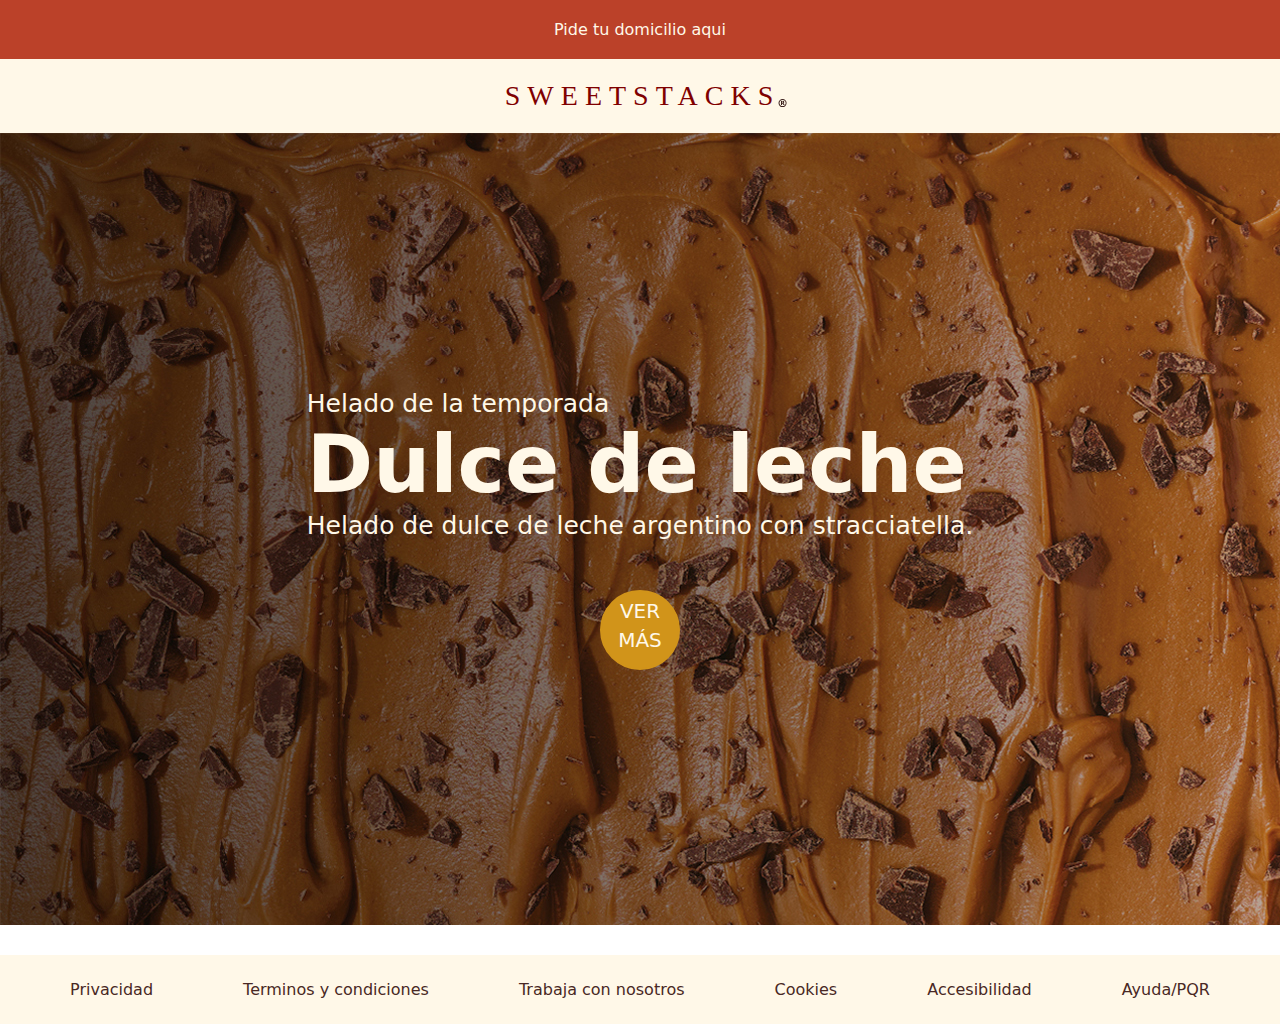
==== index.html @ 046de965 "first commit" ====
<!DOCTYPE html>
<html lang="en">
  <head>
    <meta charset="UTF-8" />
    <meta name="viewport" content="width=device-width, initial-scale=1.0" />
    <link rel="stylesheet" href="/styles/header_footer.css" />
    <link rel="stylesheet" href="/styles/style.css" />
    <title>Document</title>
  </head>
  <body>
    <header>
      <div class="header-domicilio">
        <a class="text-domicilios" href="">Pide tu domicilio aqui</a>
      </div>
      <div class="page-header">
        <a href=""><img src="assets/logo.svg" alt="logo_SweetStacks" /></a>
      </div>
    </header>

    <main>
      <div class="receta">
        <div>
          <span>Helado de la temporada</span>
          <h2>Dulce de leche</h2>
          <span>Helado de dulce de leche argentino con stracciatella.</span>
        </div>
        <div class="boton-receta">
          <span>
            <a href="">VER MÁS</a>
          </span>
        </div>
      </div>
    </main>

    <footer>
      <nav class="footer">
        <ul>
          <li><a href="#">Privacidad</a></li>
          <li><a href="#">Terminos y condiciones</a></li>
          <li><a href="#">Trabaja con nosotros</a></li>
          <li><a href="#">Cookies</a></li>
          <li><a href="#">Accesibilidad</a></li>
          <li><a href="#">Ayuda/PQR</a></li>
        </ul>
      </nav>
    </footer>
  </body>
</html>
---- styles/header_footer.css ----
html {
  box-sizing: border-box;
}

::after,
*::before {
  box-sizing: inherit;
}

* {
  padding: 0;
  margin: 0;
  font-family: system-ui, -apple-system, BlinkMacSystemFont, "Segoe UI", Roboto,
    Oxygen, Ubuntu, Cantarell, "Open Sans", "Helvetica Neue", sans-serif;
}

.page-header {
  background-color: #fff8e8;
  display: flex;
  justify-content: center;
  padding-top: 20px;
  padding-bottom: 20px;
}

.header-domicilio {
  background-color: #bb4129;
  display: flex;
  justify-content: center;
  padding-top: 20px;
  padding-bottom: 20px;
  text-decoration: none;
}

.text-domicilios,
.text-domicilios:visited,
.text-domicilios:hover,
.text-domicilios:focus {
  text-decoration: none;
  color: #fff8e8;
}

.footer {
  margin-top: 30px;
  padding: 25px;
  background-color: #fff8e8;
  align-items: center;
}

.footer ul {
  display: flex;
  justify-content: space-around;
}

.footer ul li,
.footer ul li a {
  display: inline;
  list-style: none;
  text-decoration: none;
  color: #492824;
}

.footer ul li a {
  border: 2px solid transparent;
  padding: 10px;
}

.footer ul li a:hover {
  border: 2px solid #492824;
}
---- styles/style.css ----
.receta {
  background-image: url(/assets/DulceDeLeche.jpg);
  width: 100%;
  height: 88vh;
  display: flex;
  justify-content: center;
  align-items: center;
  flex-direction: column;
}

.receta h2 {
  font-size: 80px;
  color: #fff8e8;
}

.receta h2:hover {
  text-decoration: underline;
}

.receta span {
  color: #fff8e8;
  font-size: 25px;
}

.boton-receta {
  margin-top: 50px;
  height: 70px;
  width: 70px;
  border-radius: 100%;
  background-color: #d1941a;
  padding: 3px;
  border: 2px solid #d1941a;
  display: table;
  text-align: center;
}

.boton-receta:hover {
  background-color: #bb4129;
  border: 2px solid #bb4129;
}

.boton-receta span a {
  font-size: 20px;
  font-weight: 400;
}

a,
a:visited,
a:hover,
a:focus {
  text-decoration: none;
  color: #fff8e8;
}
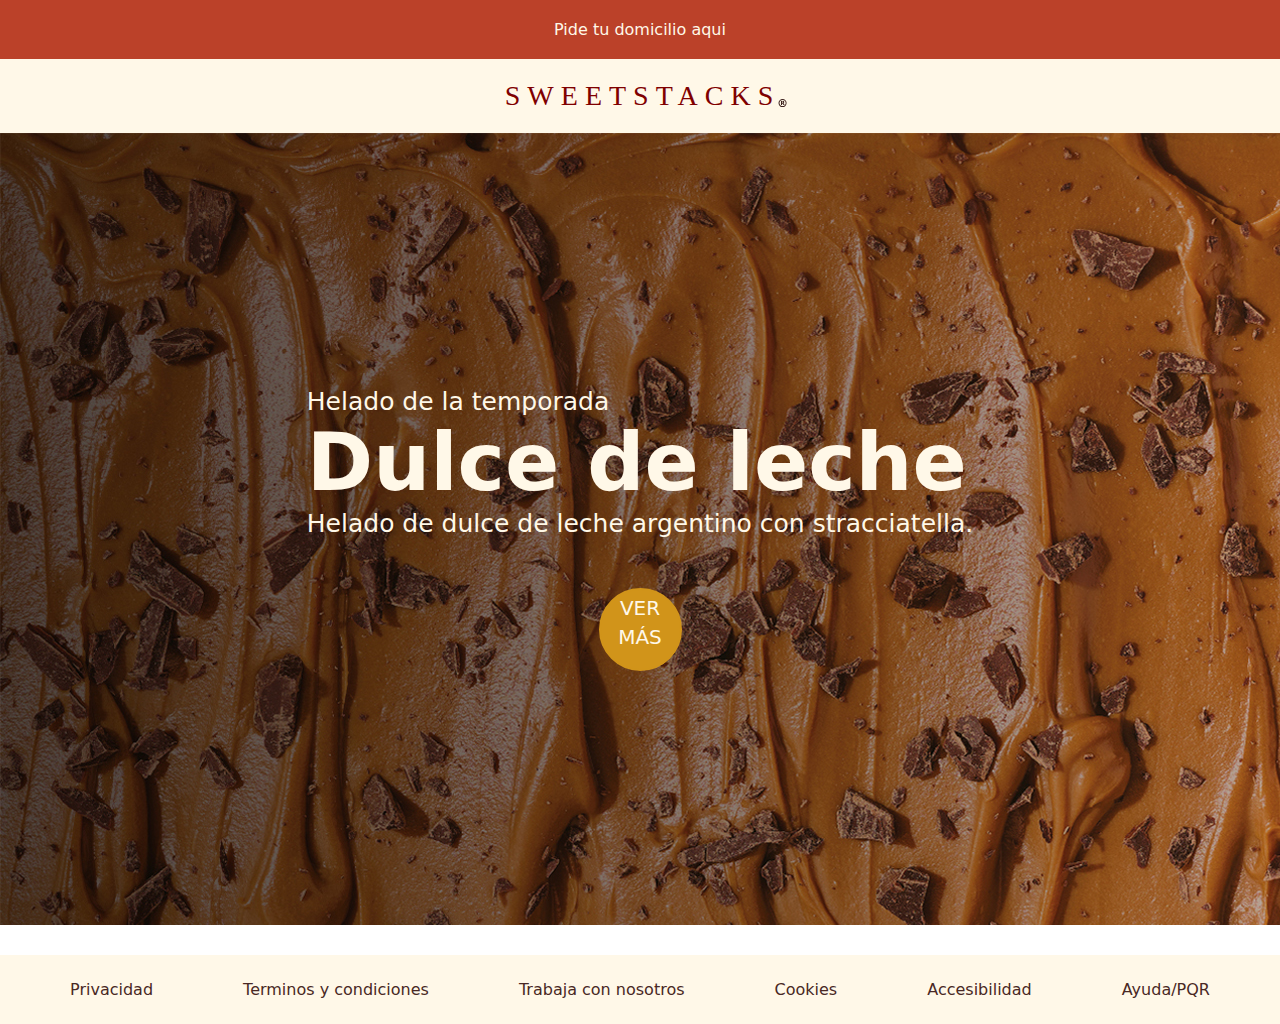
==== commit 0c459630: "redireccion del index a dulce de leche" ====
--- a/index.html
+++ b/index.html
@@ -13,7 +13,9 @@
         <a class="text-domicilios" href="">Pide tu domicilio aqui</a>
       </div>
       <div class="page-header">
-        <a href=""><img src="assets/logo.svg" alt="logo_SweetStacks" /></a>
+        <a href="index.html"
+          ><img src="assets/logo.svg" alt="logo_SweetStacks"
+        /></a>
       </div>
     </header>
 
@@ -26,7 +28,7 @@
         </div>
         <div class="boton-receta">
           <span>
-            <a href="">VER MÁS</a>
+            <a href="/documents/DulceDeLeche.html">VER MÁS</a>
           </span>
         </div>
       </div>
--- a/styles/style.css
+++ b/styles/style.css
@@ -24,11 +24,11 @@
 
 .boton-receta {
   margin-top: 50px;
-  height: 70px;
-  width: 70px;
+  height: 75px;
+  width: 75px;
   border-radius: 100%;
   background-color: #d1941a;
-  padding: 3px;
+  padding: 2px;
   border: 2px solid #d1941a;
   display: table;
   text-align: center;
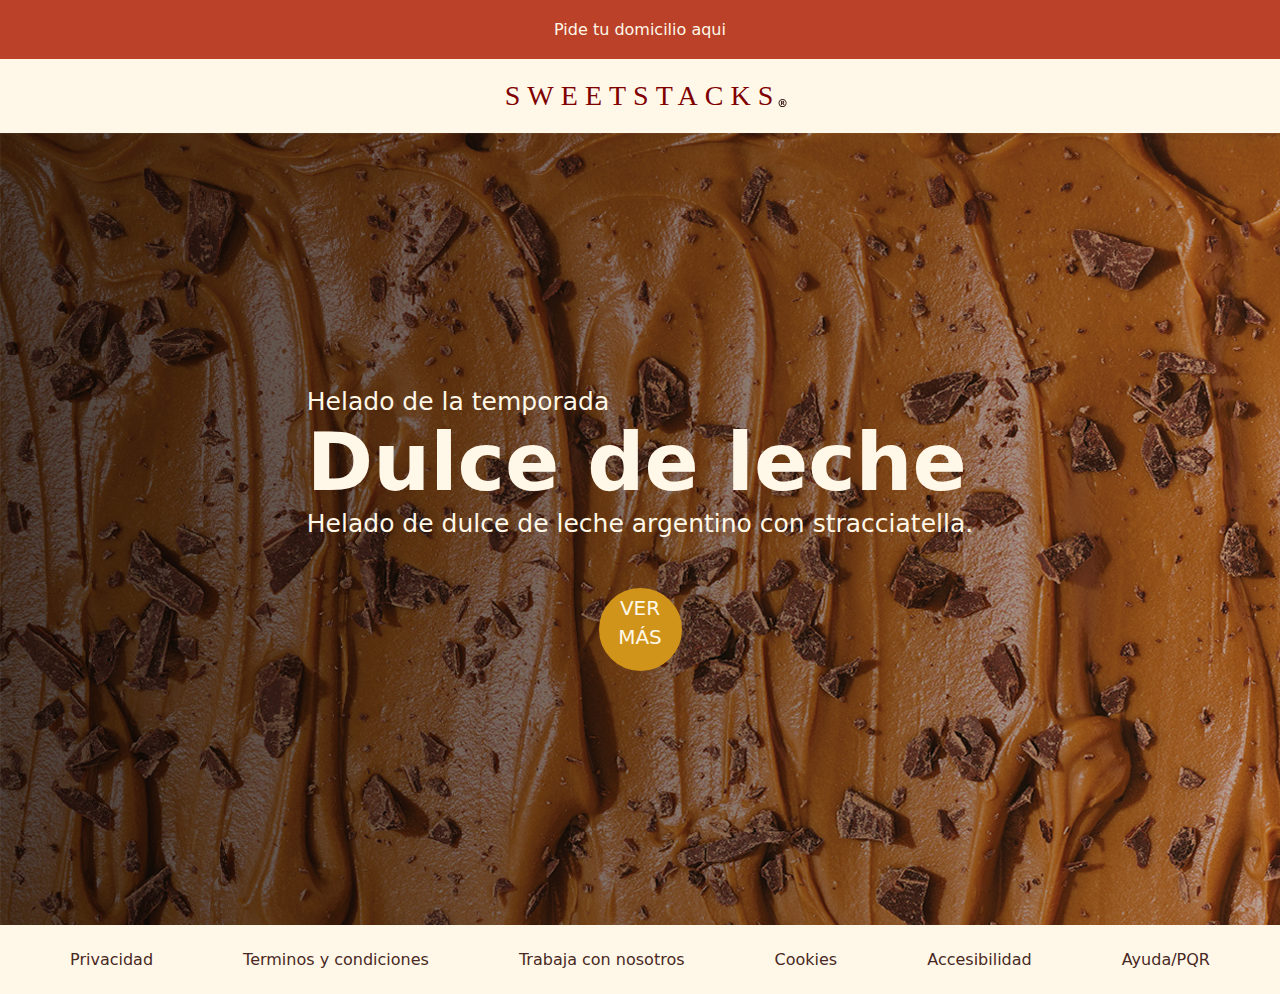
==== commit 9e4cf77c: "fix: ruta de archivos" ====
--- a/index.html
+++ b/index.html
@@ -3,8 +3,8 @@
   <head>
     <meta charset="UTF-8" />
     <meta name="viewport" content="width=device-width, initial-scale=1.0" />
-    <link rel="stylesheet" href="/styles/header_footer.css" />
-    <link rel="stylesheet" href="/styles/style.css" />
+    <link rel="stylesheet" href="styles/header_footer.css" />
+    <link rel="stylesheet" href="styles/style.css" />
     <title>Document</title>
   </head>
   <body>
@@ -28,7 +28,7 @@
         </div>
         <div class="boton-receta">
           <span>
-            <a href="/documents/DulceDeLeche.html">VER MÁS</a>
+            <a href="documents/DulceDeLeche.html">VER MÁS</a>
           </span>
         </div>
       </div>
--- a/styles/header_footer.css
+++ b/styles/header_footer.css
@@ -14,8 +14,13 @@
     Oxygen, Ubuntu, Cantarell, "Open Sans", "Helvetica Neue", sans-serif;
 }
 
+:root {
+  --main-white-color: #fff8e8;
+  --brown-coffe-color: #492824;
+}
+
 .page-header {
-  background-color: #fff8e8;
+  background-color: var(--main-white-color);
   display: flex;
   justify-content: center;
   padding-top: 20px;
@@ -36,13 +41,12 @@
 .text-domicilios:hover,
 .text-domicilios:focus {
   text-decoration: none;
-  color: #fff8e8;
+  color: var(--main-white-color);
 }
 
 .footer {
-  margin-top: 30px;
   padding: 25px;
-  background-color: #fff8e8;
+  background-color: var(--main-white-color);
   align-items: center;
 }
 
@@ -56,7 +60,7 @@
   display: inline;
   list-style: none;
   text-decoration: none;
-  color: #492824;
+  color: var(--brown-coffe-color);
 }
 
 .footer ul li a {
@@ -65,5 +69,5 @@
 }
 
 .footer ul li a:hover {
-  border: 2px solid #492824;
+  border: 2px solid var(--brown-coffe-color);
 }
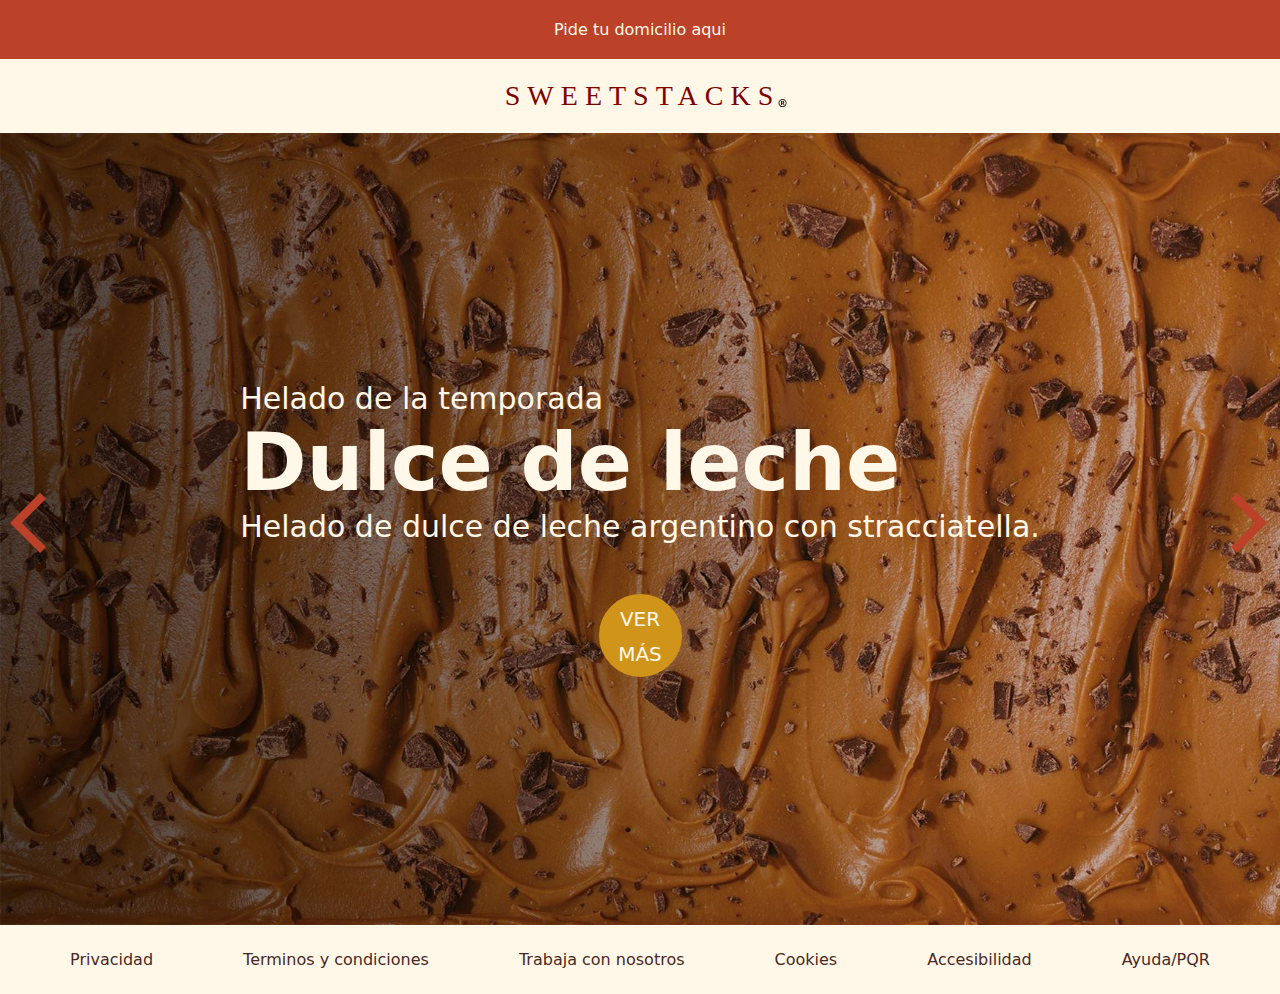
==== commit 7015e851: "Carrusel Recetas" ====
--- a/index.html
+++ b/index.html
@@ -20,16 +20,58 @@
     </header>
 
     <main>
-      <div class="receta">
-        <div>
-          <span>Helado de la temporada</span>
-          <h2>Dulce de leche</h2>
-          <span>Helado de dulce de leche argentino con stracciatella.</span>
+      <div class="carrusel">
+        <div class="recetas" id="receta-1">
+          <div class="atras flechas-carrucel">
+            <a href="#receta-4"
+              ><img src="assets/arrow_left.svg" alt="flecha hacia atras"
+            /></a>
+          </div>
+
+          <div>
+            <span>Helado de la temporada</span>
+            <h2>Dulce de leche</h2>
+            <span>Helado de dulce de leche argentino con stracciatella.</span>
+          </div>
+          <div class="boton-receta">
+            <span>
+              <a href="documents/DulceDeLeche.html">VER MÁS</a>
+            </span>
+          </div>
+
+          <div class="adelante flechas-carrucel">
+            <a href="#receta-2"
+              ><img src="assets/arrow_right.svg" alt="flecha hacia adelante"
+            /></a>
+          </div>
         </div>
-        <div class="boton-receta">
-          <span>
-            <a href="documents/DulceDeLeche.html">VER MÁS</a>
-          </span>
+
+        <div class="recetas" id="receta-2">
+          <div class="atras flechas-carrucel">
+            <a href="#receta-1"
+              ><img src="assets/arrow_left.svg" alt="flecha hacia atras"
+            /></a>
+          </div>
+
+          <div>
+            <span>Waffle Madame</span>
+            <h2>Waffle Madame</h2>
+            <span
+              >Sánduche de waffle con mezcla de quesos, jamón ahumado y
+              huevo.</span
+            >
+          </div>
+          <div class="boton-receta">
+            <span>
+              <a href="documents/DulceDeLeche.html">VER MÁS</a>
+            </span>
+          </div>
+
+          <div class="adelante flechas-carrucel">
+            <a href="#receta-2"
+              ><img src="assets/arrow_right.svg" alt="flecha hacia adelante"
+            /></a>
+          </div>
         </div>
       </div>
     </main>
--- a/styles/header_footer.css
+++ b/styles/header_footer.css
@@ -17,6 +17,7 @@
 :root {
   --main-white-color: #fff8e8;
   --brown-coffe-color: #492824;
+  --brown-hover-color: #3b1f1c;
 }
 
 .page-header {
@@ -25,6 +26,12 @@
   justify-content: center;
   padding-top: 20px;
   padding-bottom: 20px;
+}
+
+header {
+  position: sticky;
+  top: 0;
+  z-index: 1;
 }
 
 .header-domicilio {
@@ -70,4 +77,6 @@
 
 .footer ul li a:hover {
   border: 2px solid var(--brown-coffe-color);
+  background-color: var(--brown-hover-color);
+  color: var(--main-white-color);
 }
--- a/styles/style.css
+++ b/styles/style.css
@@ -1,25 +1,45 @@
-.receta {
-  background-image: url(/assets/DulceDeLeche.jpg);
+.recetas {
+  position: relative;
+  top: 0;
   width: 100%;
-  height: 88vh;
+  height: 100%;
   display: flex;
   justify-content: center;
   align-items: center;
   flex-direction: column;
+  background-repeat: no-repeat;
+  background-size: cover;
 }
 
-.receta h2 {
+#receta-1 {
+  background-image: url(../assets/DulceDeLeche.jpg);
+}
+
+#receta-2 {
+  background-image: url(../assets/WaffleMadame.jpg);
+}
+
+#receta-2 div span {
+  font-weight: 700;
+  color: #492824;
+}
+
+.recetas h2 {
   font-size: 80px;
   color: #fff8e8;
 }
 
-.receta h2:hover {
+#receta-2 div h2 {
+  color: #492824;
+}
+
+.recetas h2:hover {
   text-decoration: underline;
 }
 
-.receta span {
+.recetas span {
   color: #fff8e8;
-  font-size: 25px;
+  font-size: 30px;
 }
 
 .boton-receta {
@@ -51,3 +71,27 @@
   text-decoration: none;
   color: #fff8e8;
 }
+
+.carrusel {
+  overflow: hidden;
+  position: relative;
+  height: 88vh;
+  width: 100%;
+  top: 0;
+}
+
+.flechas-carrucel {
+  color: red;
+  position: absolute;
+  transform: scale(3);
+}
+
+.atras {
+  left: 0;
+  margin-left: 10px;
+}
+
+.adelante {
+  right: 0;
+  margin-right: 10px;
+}
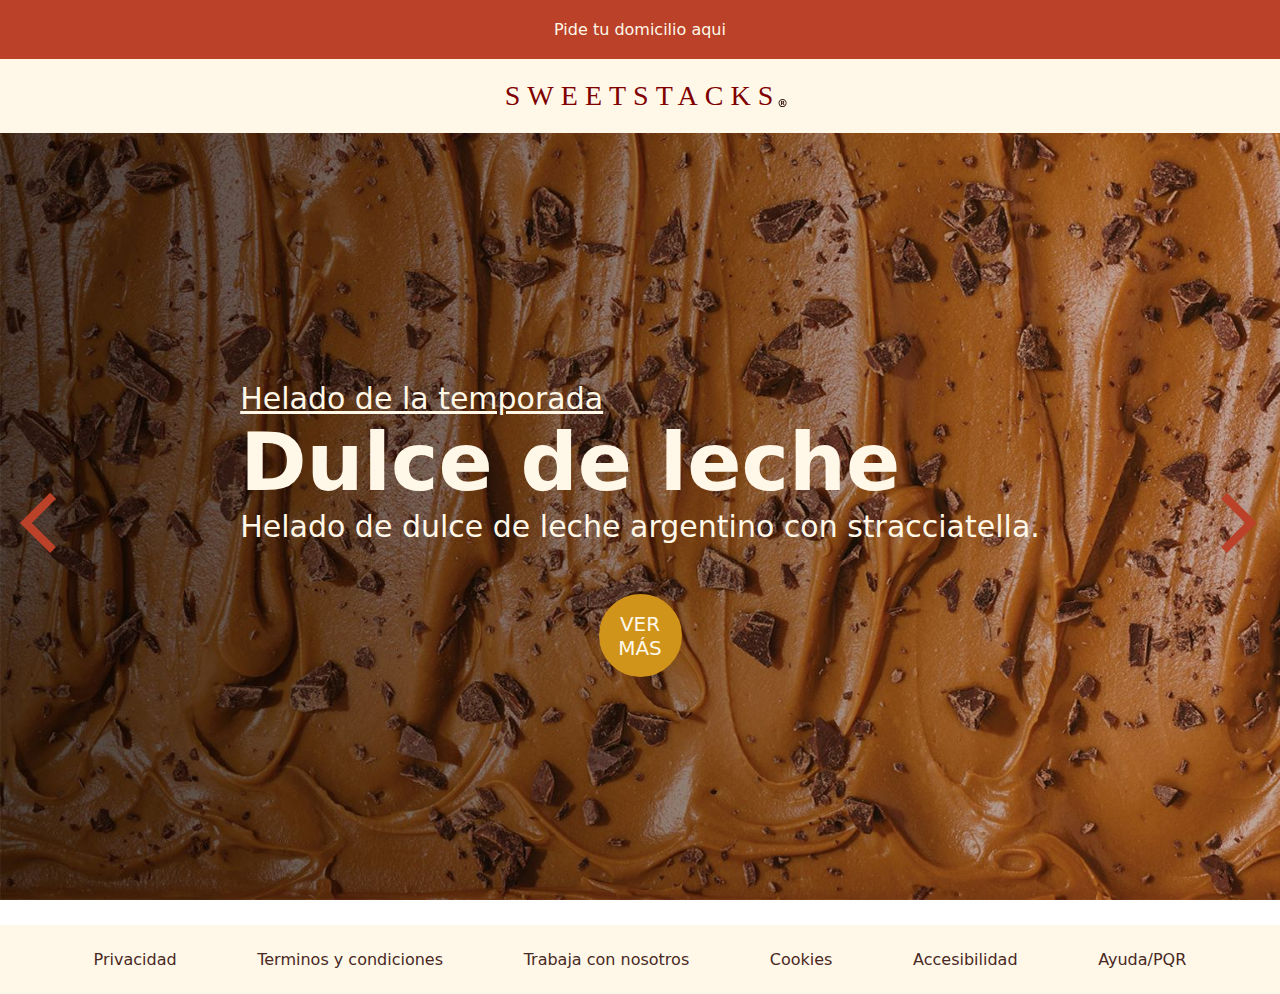
==== commit ef532ef7: "add" ====
--- a/index.html
+++ b/index.html
@@ -28,7 +28,7 @@
             /></a>
           </div>
 
-          <div>
+          <div class="receta-texto">
             <span>Helado de la temporada</span>
             <h2>Dulce de leche</h2>
             <span>Helado de dulce de leche argentino con stracciatella.</span>
@@ -53,7 +53,7 @@
             /></a>
           </div>
 
-          <div>
+          <div class="receta-texto">
             <span>Waffle Madame</span>
             <h2>Waffle Madame</h2>
             <span
--- a/styles/header_footer.css
+++ b/styles/header_footer.css
@@ -59,7 +59,13 @@
 
 .footer ul {
   display: flex;
-  justify-content: space-around;
+  flex-wrap: wrap;
+  list-style: none;
+  margin: 0;
+  padding: 0;
+  display: flex;
+  justify-content: space-evenly;
+  text-align: center;
 }
 
 .footer ul li,
@@ -80,3 +86,9 @@
   background-color: var(--brown-hover-color);
   color: var(--main-white-color);
 }
+
+@media only screen and (max-width: 825px) {
+  .footer ul {
+    gap: 25px;
+  }
+}
--- a/styles/style.css
+++ b/styles/style.css
@@ -1,3 +1,9 @@
+:root {
+  --main-white-color: #fff8e8;
+  --brown-coffe-color: #492824;
+  --brown-hover-color: #3b1f1c;
+}
+
 .recetas {
   position: relative;
   top: 0;
@@ -9,6 +15,14 @@
   flex-direction: column;
   background-repeat: no-repeat;
   background-size: cover;
+  text-wrap: pretty;
+  background-attachment: fixed;
+}
+
+.recetas h2 {
+  font-weight: 700;
+  font-size: 80px;
+  color: var(--main-white-color);
 }
 
 #receta-1 {
@@ -20,17 +34,11 @@
 }
 
 #receta-2 div span {
-  font-weight: 700;
-  color: #492824;
-}
-
-.recetas h2 {
-  font-size: 80px;
-  color: #fff8e8;
+  color: var(--brown-coffe-color);
 }
 
 #receta-2 div h2 {
-  color: #492824;
+  color: var(--brown-coffe-color);
 }
 
 .recetas h2:hover {
@@ -38,8 +46,18 @@
 }
 
 .recetas span {
-  color: #fff8e8;
+  color: var(--main-white-color);
   font-size: 30px;
+}
+
+.receta-texto span:nth-child(1) {
+  text-align: start;
+  text-decoration: underline;
+}
+
+.receta-texto span:nth-child(2) {
+  text-align: center;
+  font-weight: 500;
 }
 
 .boton-receta {
@@ -52,6 +70,12 @@
   border: 2px solid #d1941a;
   display: table;
   text-align: center;
+}
+
+.boton-receta span {
+  display: flex;
+  height: 100%;
+  align-items: center;
 }
 
 .boton-receta:hover {
@@ -81,17 +105,53 @@
 }
 
 .flechas-carrucel {
-  color: red;
   position: absolute;
   transform: scale(3);
 }
 
 .atras {
   left: 0;
-  margin-left: 10px;
+  margin-left: 20px;
 }
 
 .adelante {
   right: 0;
-  margin-right: 10px;
+  margin-right: 20px;
 }
+
+@media only screen and (max-width: 825px) {
+  .recetas h2 {
+    font-weight: 700;
+    font-size: 50px;
+    color: var(--main-white-color);
+  }
+
+  .recetas {
+    text-wrap: balance;
+  }
+
+  .receta-texto {
+    margin: 0 50px;
+  }
+
+  .receta-texto span:nth-child(3) {
+    text-align: center;
+  }
+
+  .recetas span {
+    color: var(--main-white-color);
+    font-size: 18px;
+  }
+
+  .flechas-carrucel {
+    transform: scale(2);
+  }
+
+  .atras {
+    margin-left: 0;
+  }
+
+  .adelante {
+    margin-right: 0;
+  }
+}
